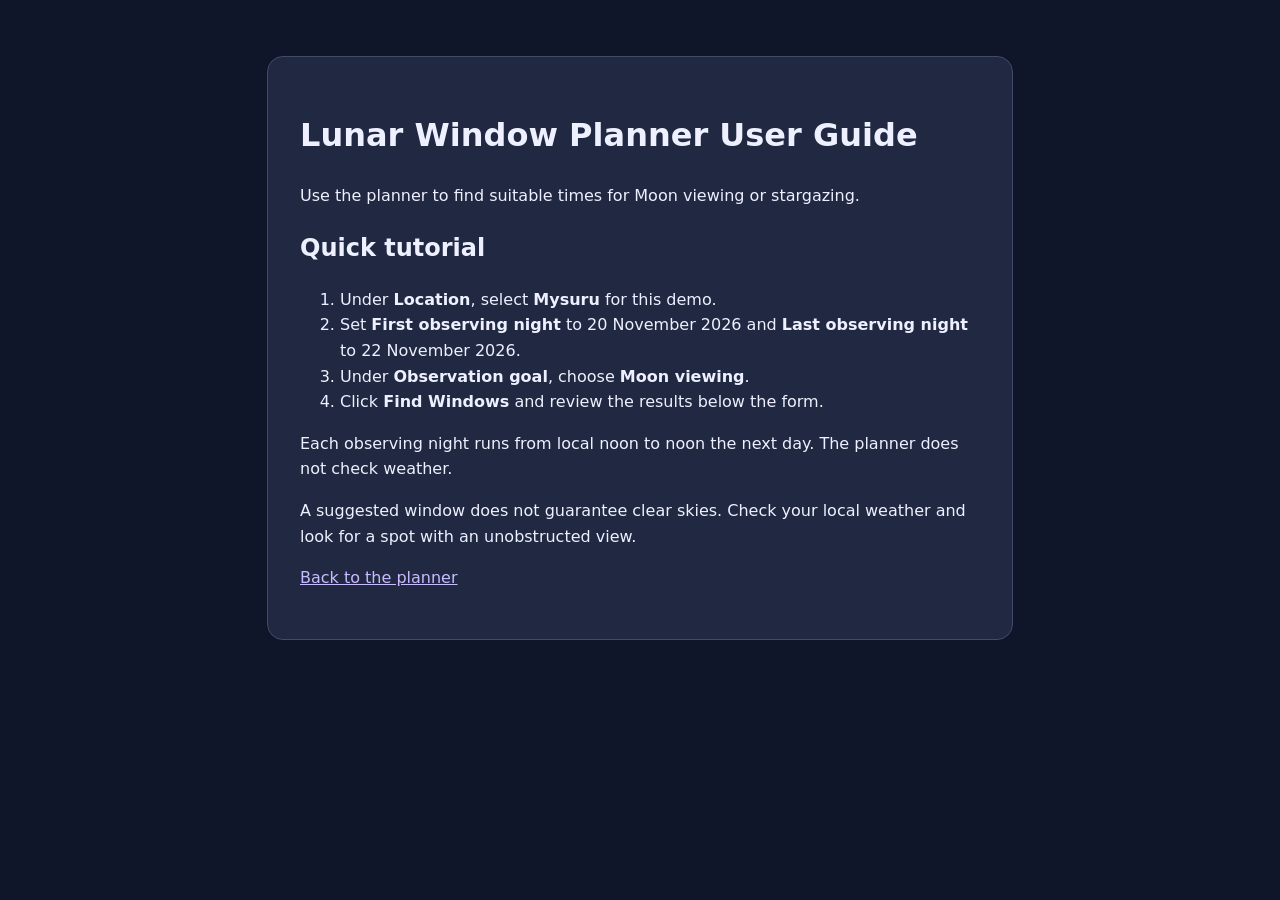
==== user-guide/index.html @ edba2d8c "Add Lunar Window Planner user guide" ====
<!doctype html>
<html lang="en">
<head>
  <meta charset="utf-8">
  <meta name="viewport" content="width=device-width, initial-scale=1">
  <title>User Guide | Lunar Window Planner</title>
  <link rel="stylesheet" href="style.css">
</head>
<body>
  <main>
    <h1>Lunar Window Planner User Guide</h1>
    <p>Use the planner to find suitable times for Moon viewing or stargazing.</p>

    <h2>Quick tutorial</h2>
    <ol>
  <li>Under <strong>Location</strong>, select <strong>Mysuru</strong> for this demo.</li>
  <li>Set <strong>First observing night</strong> to 20 November 2026
    and <strong>Last observing night</strong> to 22 November 2026.</li>
  <li>Under <strong>Observation goal</strong>, choose <strong>Moon viewing</strong>.</li>
  <li>Click <strong>Find Windows</strong> and review the results below the form.</li>
</ol>
<p>Each observing night runs from local noon to noon the next day.
  The planner does not check weather.</p>

    <p>A suggested window does not guarantee clear skies. Check your local
      weather and look for a spot with an unobstructed view.</p>

    <p><a href="../index.html">Back to the planner</a></p>
  </main>
</body>
</html>
---- user-guide/style.css ----
body {
  margin: 0;
  padding: 24px;
  background: #101629;
  color: #eef0ff;
  font: 16px/1.6 system-ui, sans-serif;
}

main {
  max-width: 680px;
  margin: 32px auto;
  padding: clamp(16px, 4vw, 32px);
  background: #202941;
  border: 1px solid #414a68;
  border-radius: 16px;
}

a {
  color: #c9bbff;
}
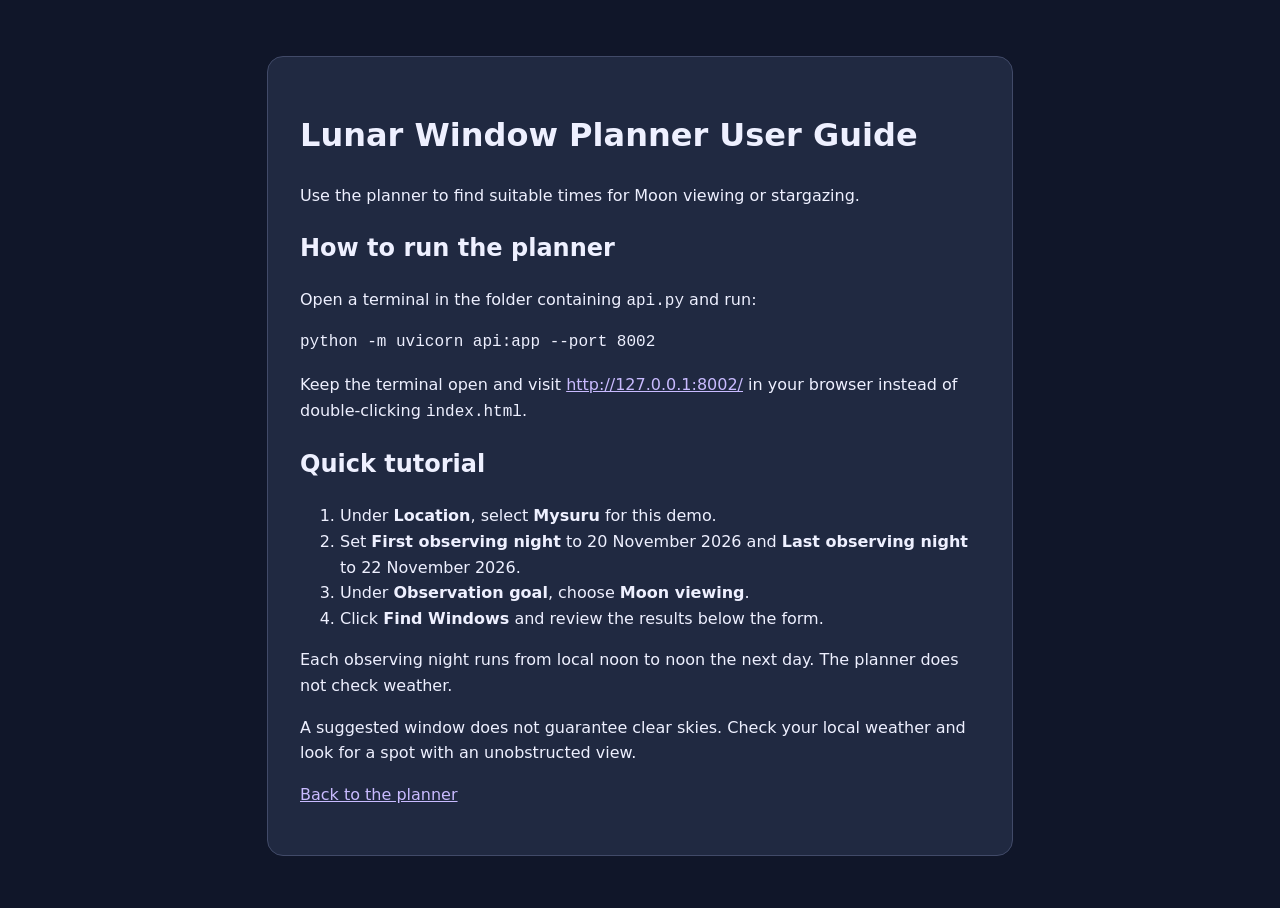
==== commit e639b5dc: "Document how to run the planner" ====
--- a/user-guide/index.html
+++ b/user-guide/index.html
@@ -11,16 +11,24 @@
     <h1>Lunar Window Planner User Guide</h1>
     <p>Use the planner to find suitable times for Moon viewing or stargazing.</p>
 
+    <h2>How to run the planner</h2>
+    <p>Open a terminal in the folder containing <code>api.py</code> and run:</p>
+    <pre><code>python -m uvicorn api:app --port 8002</code></pre>
+    <p>Keep the terminal open and visit
+      <a href="http://127.0.0.1:8002/">http://127.0.0.1:8002/</a>
+      in your browser instead of double-clicking <code>index.html</code>.
+    </p>
+
     <h2>Quick tutorial</h2>
     <ol>
-  <li>Under <strong>Location</strong>, select <strong>Mysuru</strong> for this demo.</li>
-  <li>Set <strong>First observing night</strong> to 20 November 2026
-    and <strong>Last observing night</strong> to 22 November 2026.</li>
-  <li>Under <strong>Observation goal</strong>, choose <strong>Moon viewing</strong>.</li>
-  <li>Click <strong>Find Windows</strong> and review the results below the form.</li>
-</ol>
-<p>Each observing night runs from local noon to noon the next day.
-  The planner does not check weather.</p>
+      <li>Under <strong>Location</strong>, select <strong>Mysuru</strong> for this demo.</li>
+      <li>Set <strong>First observing night</strong> to 20 November 2026
+        and <strong>Last observing night</strong> to 22 November 2026.</li>
+      <li>Under <strong>Observation goal</strong>, choose <strong>Moon viewing</strong>.</li>
+      <li>Click <strong>Find Windows</strong> and review the results below the form.</li>
+    </ol>
+    <p>Each observing night runs from local noon to noon the next day.
+      The planner does not check weather.</p>
 
     <p>A suggested window does not guarantee clear skies. Check your local
       weather and look for a spot with an unobstructed view.</p>
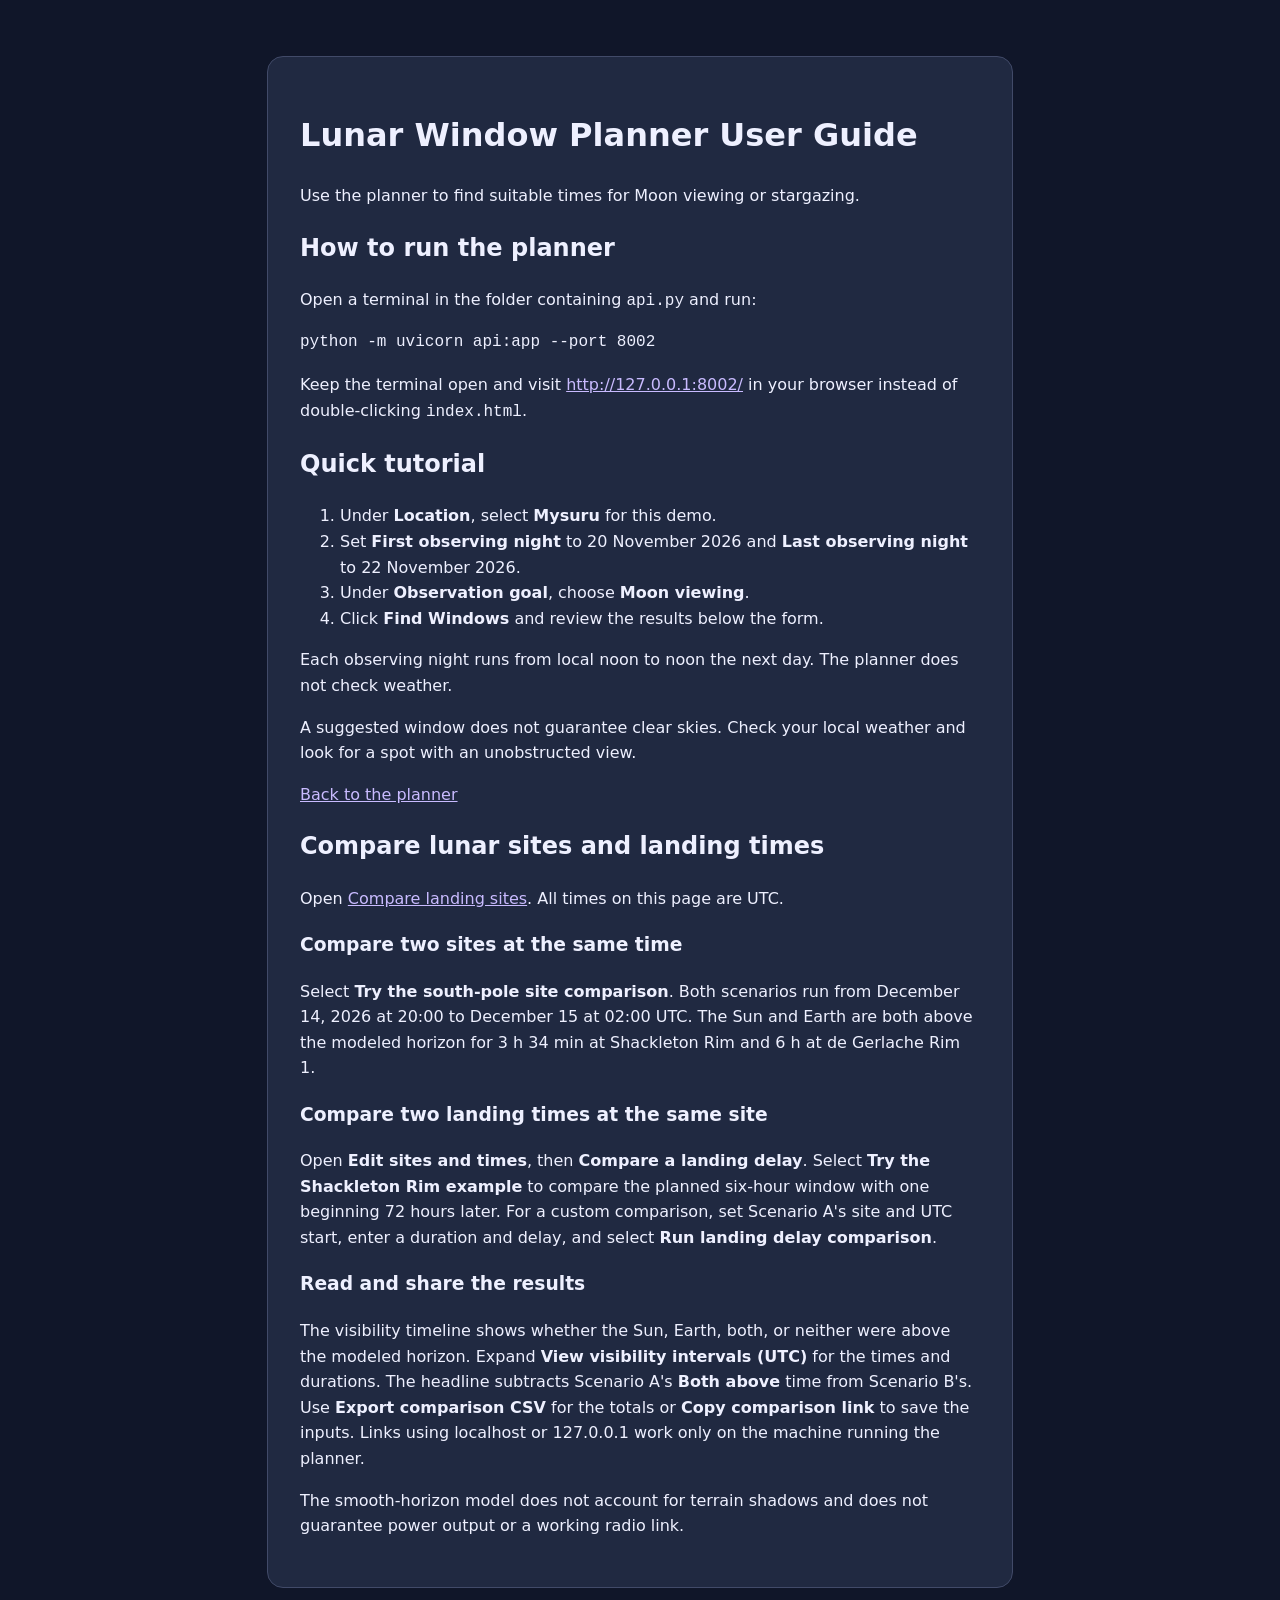
==== commit d9ea599d: "Document lunar comparisons in the user guide" ====
--- a/user-guide/index.html
+++ b/user-guide/index.html
@@ -33,7 +33,19 @@
     <p>A suggested window does not guarantee clear skies. Check your local
       weather and look for a spot with an unobstructed view.</p>
 
-    <p><a href="../index.html">Back to the planner</a></p>
-  </main>
+    <p><a href="/">Back to the planner</a></p>
+
+<section id="lunar-comparison-guide" aria-labelledby="lunar-comparison-heading">
+  <h2 id="lunar-comparison-heading">Compare lunar sites and landing times</h2>
+  <p>Open <a href="/lunar-surface/compare">Compare landing sites</a>. All times on this page are UTC.</p>
+  <h3>Compare two sites at the same time</h3>
+  <p>Select <strong>Try the south-pole site comparison</strong>. Both scenarios run from December 14, 2026 at 20:00 to December 15 at 02:00 UTC. The Sun and Earth are both above the modeled horizon for 3 h 34 min at Shackleton Rim and 6 h at de Gerlache Rim 1.</p>
+  <h3>Compare two landing times at the same site</h3>
+  <p>Open <strong>Edit sites and times</strong>, then <strong>Compare a landing delay</strong>. Select <strong>Try the Shackleton Rim example</strong> to compare the planned six-hour window with one beginning 72 hours later. For a custom comparison, set Scenario A's site and UTC start, enter a duration and delay, and select <strong>Run landing delay comparison</strong>.</p>
+  <h3>Read and share the results</h3>
+  <p>The visibility timeline shows whether the Sun, Earth, both, or neither were above the modeled horizon. Expand <strong>View visibility intervals (UTC)</strong> for the times and durations. The headline subtracts Scenario A's <strong>Both above</strong> time from Scenario B's. Use <strong>Export comparison CSV</strong> for the totals or <strong>Copy comparison link</strong> to save the inputs. Links using localhost or 127.0.0.1 work only on the machine running the planner.</p>
+  <p>The smooth-horizon model does not account for terrain shadows and does not guarantee power output or a working radio link.</p>
+</section>
+</main>
 </body>
 </html>
